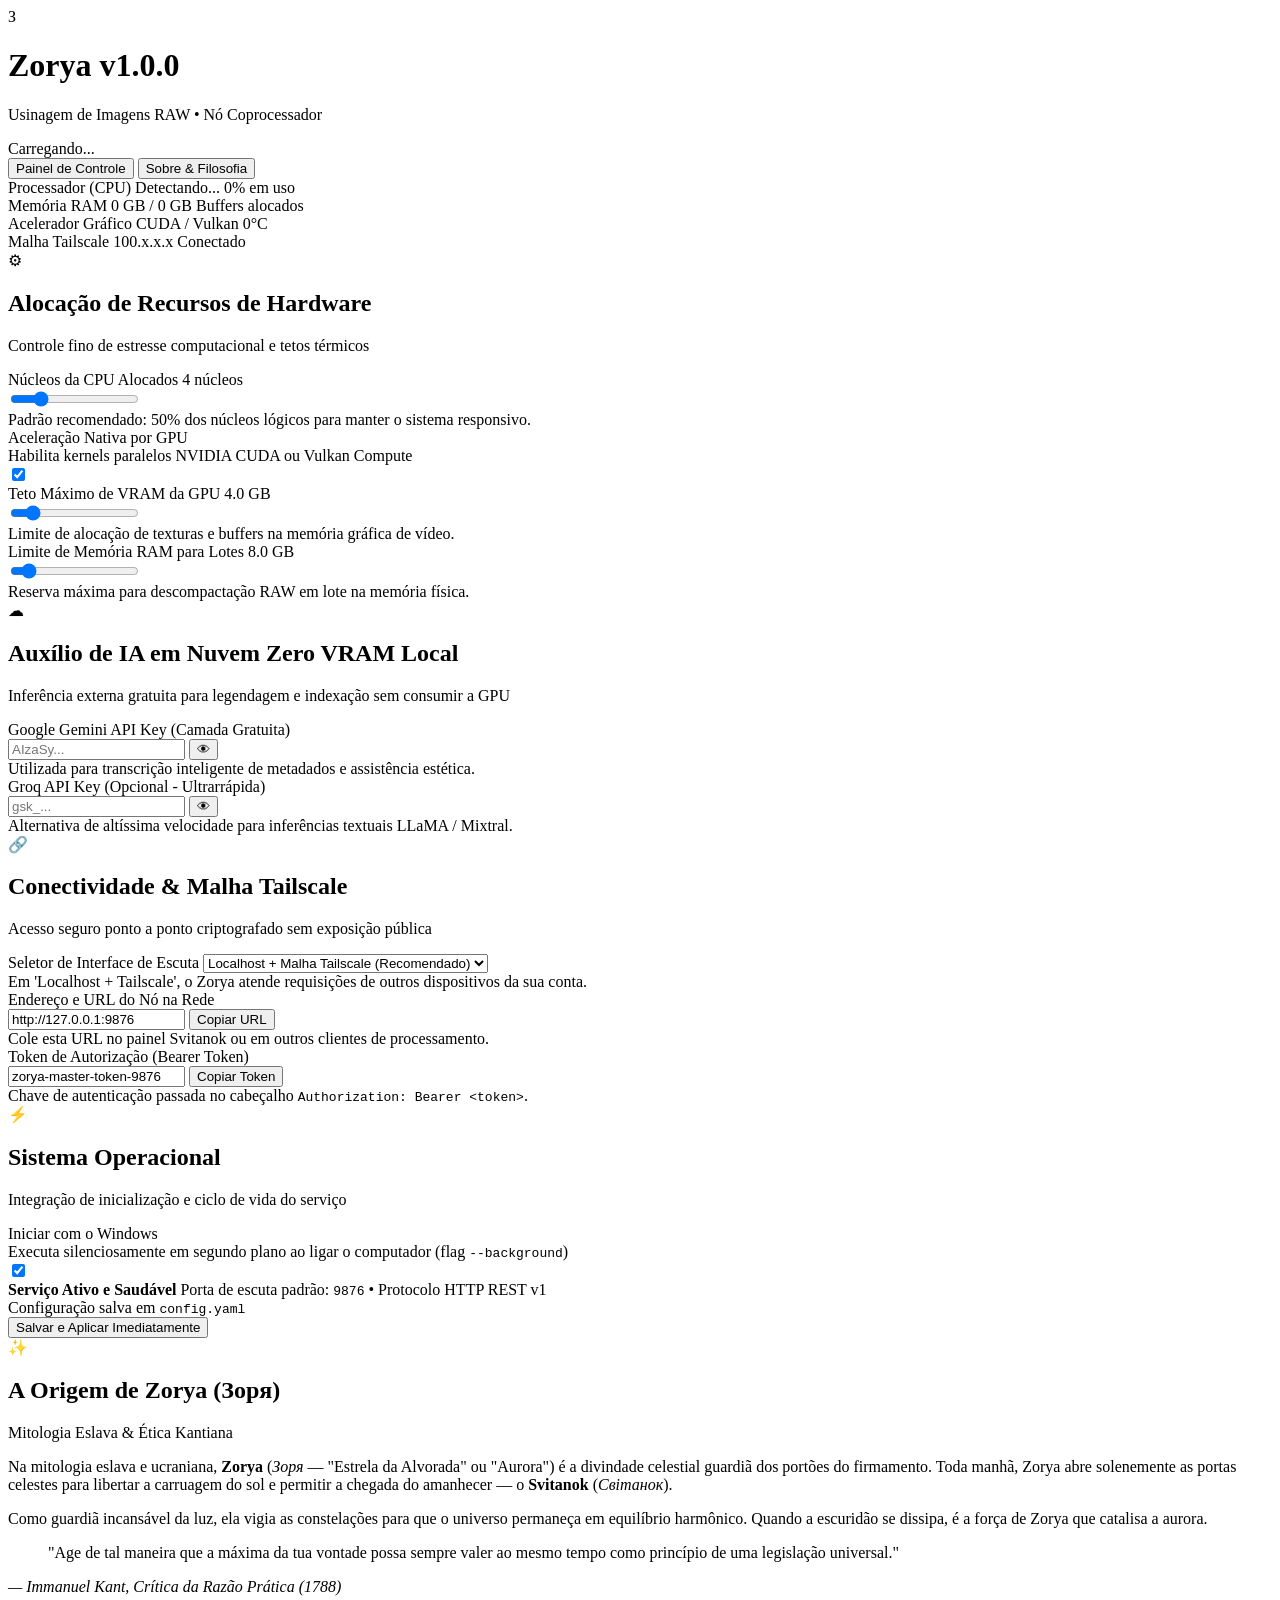
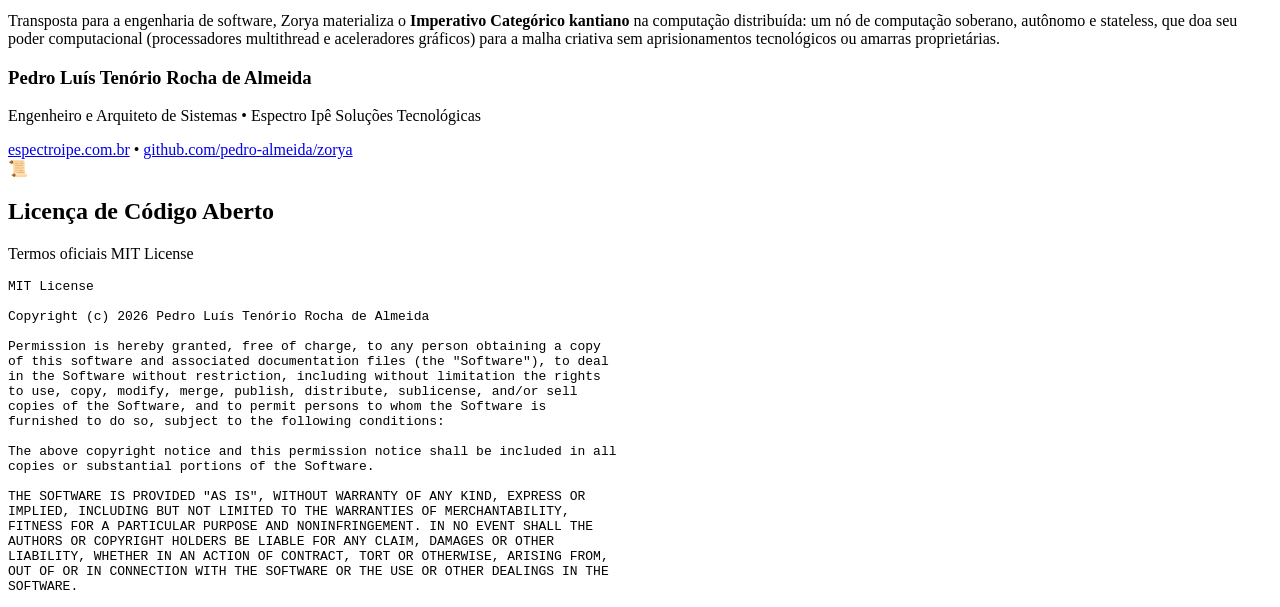
==== internal/server/ui/index.html @ 03107172 "feat(v1): launch zorya v1.0.0 with svitlo web ui, resource throttling, tailscale mesh and raw pipeli" ====
<!DOCTYPE html>
<html lang="pt-BR">
<head>
  <meta charset="UTF-8">
  <meta name="viewport" content="width=device-width, initial-scale=1.0">
  <title>Zorya (Зоря) — Coprocessador de Aceleração RAW</title>
  <link rel="preconnect" href="https://fonts.googleapis.com">
  <link rel="preconnect" href="https://fonts.gstatic.com" crossorigin>
  <link href="https://fonts.googleapis.com/css2?family=Plus+Jakarta+Sans:wght@300;400;500;600;700;800&family=JetBrains+Mono:wght@400;500;600&display=swap" rel="stylesheet">
  <link rel="stylesheet" href="/ui/style.css">
</head>
<body>
  <div class="app-layout">
    <!-- Top Header -->
    <header class="top-nav">
      <div class="nav-brand">
        <div class="brand-symbol">З</div>
        <div class="brand-text">
          <h1>Zorya <span class="version-tag">v1.0.0</span></h1>
          <p class="tagline">Usinagem de Imagens RAW &bull; Nó Coprocessador</p>
        </div>
      </div>

      <div class="nav-controls">
        <div class="status-pill" id="status-pill">
          <span class="status-dot"></span>
          <span id="status-label">Carregando...</span>
        </div>
        <nav class="nav-tabs">
          <button class="tab-btn active" data-tab="config">Painel de Controle</button>
          <button class="tab-btn" data-tab="about">Sobre & Filosofia</button>
        </nav>
      </div>
    </header>

    <!-- Main Container -->
    <main class="content-container">

      <!-- TAB 1: PAINEL DE CONTROLE -->
      <section id="tab-config" class="tab-content active">

        <!-- Live Telemetry Banner -->
        <div class="telemetry-bar">
          <div class="tele-item">
            <span class="tele-label">Processador (CPU)</span>
            <span class="tele-val" id="tele-cpu-model">Detectando...</span>
            <span class="tele-sub" id="tele-cpu-load">0% em uso</span>
          </div>
          <div class="tele-item">
            <span class="tele-label">Memória RAM</span>
            <span class="tele-val" id="tele-ram-stat">0 GB / 0 GB</span>
            <span class="tele-sub" id="tele-ram-sub">Buffers alocados</span>
          </div>
          <div class="tele-item">
            <span class="tele-label">Acelerador Gráfico</span>
            <span class="tele-val" id="tele-gpu-stat">CUDA / Vulkan</span>
            <span class="tele-sub" id="tele-gpu-temp">0&deg;C</span>
          </div>
          <div class="tele-item">
            <span class="tele-label">Malha Tailscale</span>
            <span class="tele-val" id="tele-ts-ip">100.x.x.x</span>
            <span class="tele-sub" id="tele-ts-status">Conectado</span>
          </div>
        </div>

        <form id="zorya-form" onsubmit="return false;">

          <div class="panels-grid">

            <!-- SEÇÃO 1: ALOCAÇÃO DE HARDWARE -->
            <div class="card-panel">
              <div class="panel-header">
                <div class="panel-icon">&#9881;</div>
                <div>
                  <h2>Alocação de Recursos de Hardware</h2>
                  <p>Controle fino de estresse computacional e tetos térmicos</p>
                </div>
              </div>

              <!-- Slider CPU -->
              <div class="form-group">
                <div class="label-row">
                  <label for="cpu_cores">Núcleos da CPU Alocados</label>
                  <span class="range-val" id="cpu_cores_val">4 núcleos</span>
                </div>
                <input type="range" id="cpu_cores" name="cpu_cores" min="1" max="16" value="4">
                <div class="field-hint">Padrão recomendado: 50% dos núcleos lógicos para manter o sistema responsivo.</div>
              </div>

              <!-- Switch GPU -->
              <div class="form-group">
                <div class="switch-row">
                  <div>
                    <label class="switch-title" for="gpu_enabled">Aceleração Nativa por GPU</label>
                    <div class="field-hint">Habilita kernels paralelos NVIDIA CUDA ou Vulkan Compute</div>
                  </div>
                  <label class="toggle-switch">
                    <input type="checkbox" id="gpu_enabled" name="gpu_enabled" checked>
                    <span class="slider round"></span>
                  </label>
                </div>
              </div>

              <!-- Slider VRAM -->
              <div class="form-group" id="vram-group">
                <div class="label-row">
                  <label for="vram_limit_gb">Teto Máximo de VRAM da GPU</label>
                  <span class="range-val" id="vram_limit_val">4.0 GB</span>
                </div>
                <input type="range" id="vram_limit_gb" name="vram_limit_gb" min="1.0" max="24.0" step="0.5" value="4.0">
                <div class="field-hint">Limite de alocação de texturas e buffers na memória gráfica de vídeo.</div>
              </div>

              <!-- Slider RAM -->
              <div class="form-group">
                <div class="label-row">
                  <label for="ram_limit_gb">Limite de Memória RAM para Lotes</label>
                  <span class="range-val" id="ram_limit_val">8.0 GB</span>
                </div>
                <input type="range" id="ram_limit_gb" name="ram_limit_gb" min="2.0" max="64.0" step="1.0" value="8.0">
                <div class="field-hint">Reserva máxima para descompactação RAW em lote na memória física.</div>
              </div>
            </div>

            <!-- SEÇÃO 2: AUXÍLIO DE IA EM NUVEM -->
            <div class="card-panel">
              <div class="panel-header">
                <div class="panel-icon">&#9729;</div>
                <div>
                  <h2>Auxílio de IA em Nuvem <span class="badge-accent">Zero VRAM Local</span></h2>
                  <p>Inferência externa gratuita para legendagem e indexação sem consumir a GPU</p>
                </div>
              </div>

              <div class="form-group">
                <label for="gemini_api_key">Google Gemini API Key (Camada Gratuita)</label>
                <div class="input-with-action">
                  <input type="password" id="gemini_api_key" name="gemini_api_key" placeholder="AIzaSy..." autocomplete="off">
                  <button type="button" class="btn-icon reveal-btn" data-target="gemini_api_key" title="Mostrar/Ocultar">&#128065;</button>
                </div>
                <div class="field-hint">Utilizada para transcrição inteligente de metadados e assistência estética.</div>
              </div>

              <div class="form-group">
                <label for="groq_api_key">Groq API Key (Opcional - Ultrarrápida)</label>
                <div class="input-with-action">
                  <input type="password" id="groq_api_key" name="groq_api_key" placeholder="gsk_..." autocomplete="off">
                  <button type="button" class="btn-icon reveal-btn" data-target="groq_api_key" title="Mostrar/Ocultar">&#128065;</button>
                </div>
                <div class="field-hint">Alternativa de altíssima velocidade para inferências textuais LLaMA / Mixtral.</div>
              </div>
            </div>

            <!-- SEÇÃO 3: CONECTIVIDADE & TAILSCALE -->
            <div class="card-panel">
              <div class="panel-header">
                <div class="panel-icon">&#128279;</div>
                <div>
                  <h2>Conectividade & Malha Tailscale</h2>
                  <p>Acesso seguro ponto a ponto criptografado sem exposição pública</p>
                </div>
              </div>

              <div class="form-group">
                <label for="listen_mode">Seletor de Interface de Escuta</label>
                <select id="listen_mode" name="listen_mode">
                  <option value="tailscale_all">Localhost + Malha Tailscale (Recomendado)</option>
                  <option value="localhost">Apenas Localhost (127.0.0.1)</option>
                </select>
                <div class="field-hint">Em 'Localhost + Tailscale', o Zorya atende requisições de outros dispositivos da sua conta.</div>
              </div>

              <div class="form-group">
                <label>Endereço e URL do Nó na Rede</label>
                <div class="input-with-action">
                  <input type="text" id="node_url_display" readonly value="http://127.0.0.1:9876">
                  <button type="button" class="btn-secondary copy-btn" data-copy="node_url_display">Copiar URL</button>
                </div>
                <div class="field-hint">Cole esta URL no painel Svitanok ou em outros clientes de processamento.</div>
              </div>

              <div class="form-group">
                <label for="auth_token">Token de Autorização (Bearer Token)</label>
                <div class="input-with-action">
                  <input type="text" id="auth_token" name="auth_token" value="zorya-master-token-9876">
                  <button type="button" class="btn-secondary copy-btn" data-copy="auth_token">Copiar Token</button>
                </div>
                <div class="field-hint">Chave de autenticação passada no cabeçalho <code>Authorization: Bearer &lt;token&gt;</code>.</div>
              </div>
            </div>

            <!-- SEÇÃO 4: SISTEMA OPERACIONAL -->
            <div class="card-panel">
              <div class="panel-header">
                <div class="panel-icon">&#9889;</div>
                <div>
                  <h2>Sistema Operacional</h2>
                  <p>Integração de inicialização e ciclo de vida do serviço</p>
                </div>
              </div>

              <div class="form-group">
                <div class="switch-row">
                  <div>
                    <label class="switch-title" for="autostart_windows">Iniciar com o Windows</label>
                    <div class="field-hint">Executa silenciosamente em segundo plano ao ligar o computador (flag <code>--background</code>)</div>
                  </div>
                  <label class="toggle-switch">
                    <input type="checkbox" id="autostart_windows" name="autostart_windows" checked>
                    <span class="slider round"></span>
                  </label>
                </div>
              </div>

              <div class="system-status-box">
                <div class="status-indicator-dot"></div>
                <div class="status-indicator-text">
                  <strong>Serviço Ativo e Saudável</strong>
                  <span>Porta de escuta padrão: <code>9876</code> &bull; Protocolo HTTP REST v1</span>
                </div>
              </div>
            </div>

          </div>

          <!-- Bottom Action Bar -->
          <div class="save-bar">
            <div class="save-meta">
              <span>Configuração salva em <code>config.yaml</code></span>
              <span id="save-status" class="save-toast"></span>
            </div>
            <button type="button" id="save-btn" class="btn-primary">
              <span class="btn-text">Salvar e Aplicar Imediatamente</span>
            </button>
          </div>

        </form>

      </section>

      <!-- TAB 2: SOBRE & FILOSOFIA -->
      <section id="tab-about" class="tab-content">
        <div class="about-grid">

          <div class="card-panel about-main">
            <div class="panel-header">
              <div class="panel-icon">&#10024;</div>
              <div>
                <h2>A Origem de Zorya (Зоря)</h2>
                <p>Mitologia Eslava & Ética Kantiana</p>
              </div>
            </div>

            <div class="about-text">
              <p>
                Na mitologia eslava e ucraniana, <strong>Zorya</strong> (<em>Зоря</em> — "Estrela da Alvorada" ou "Aurora") é a divindade celestial guardiã dos portões do firmamento. Toda manhã, Zorya abre solenemente as portas celestes para libertar a carruagem do sol e permitir a chegada do amanhecer — o <strong>Svitanok</strong> (<em>Світанок</em>).
              </p>
              <p>
                Como guardiã incansável da luz, ela vigia as constelações para que o universo permaneça em equilíbrio harmônico. Quando a escuridão se dissipa, é a força de Zorya que catalisa a aurora.
              </p>
              <div class="philosophical-quote">
                <blockquote>
                  "Age de tal maneira que a máxima da tua vontade possa sempre valer ao mesmo tempo como princípio de uma legislação universal."
                </blockquote>
                <cite>&mdash; Immanuel Kant, Crítica da Razão Prática (1788)</cite>
              </div>
              <p>
                Transposta para a engenharia de software, Zorya materializa o <strong>Imperativo Categórico kantiano</strong> na computação distribuída: um nó de computação soberano, autônomo e stateless, que doa seu poder computacional (processadores multithread e aceleradores gráficos) para a malha criativa sem aprisionamentos tecnológicos ou amarras proprietárias.
              </p>
            </div>

            <div class="author-box">
              <div class="author-details">
                <h3>Pedro Luís Tenório Rocha de Almeida</h3>
                <p>Engenheiro e Arquiteto de Sistemas &bull; Espectro Ipê Soluções Tecnológicas</p>
                <div class="author-links">
                  <a href="https://espectroipe.com.br" target="_blank" rel="noopener">espectroipe.com.br</a>
                  &bull;
                  <a href="https://github.com/pedro-almeida/zorya" target="_blank" rel="noopener">github.com/pedro-almeida/zorya</a>
                </div>
              </div>
            </div>
          </div>

          <div class="card-panel">
            <div class="panel-header">
              <div class="panel-icon">&#128220;</div>
              <div>
                <h2>Licença de Código Aberto</h2>
                <p>Termos oficiais MIT License</p>
              </div>
            </div>

            <div class="license-box">
<pre>MIT License

Copyright (c) 2026 Pedro Luís Tenório Rocha de Almeida

Permission is hereby granted, free of charge, to any person obtaining a copy
of this software and associated documentation files (the "Software"), to deal
in the Software without restriction, including without limitation the rights
to use, copy, modify, merge, publish, distribute, sublicense, and/or sell
copies of the Software, and to permit persons to whom the Software is
furnished to do so, subject to the following conditions:

The above copyright notice and this permission notice shall be included in all
copies or substantial portions of the Software.

THE SOFTWARE IS PROVIDED "AS IS", WITHOUT WARRANTY OF ANY KIND, EXPRESS OR
IMPLIED, INCLUDING BUT NOT LIMITED TO THE WARRANTIES OF MERCHANTABILITY,
FITNESS FOR A PARTICULAR PURPOSE AND NONINFRINGEMENT. IN NO EVENT SHALL THE
AUTHORS OR COPYRIGHT HOLDERS BE LIABLE FOR ANY CLAIM, DAMAGES OR OTHER
LIABILITY, WHETHER IN AN ACTION OF CONTRACT, TORT OR OTHERWISE, ARISING FROM,
OUT OF OR IN CONNECTION WITH THE SOFTWARE OR THE USE OR OTHER DEALINGS IN THE
SOFTWARE.</pre>
            </div>
          </div>

        </div>
      </section>

    </main>
  </div>

  <script src="/ui/app.js"></script>
</body>
</html>
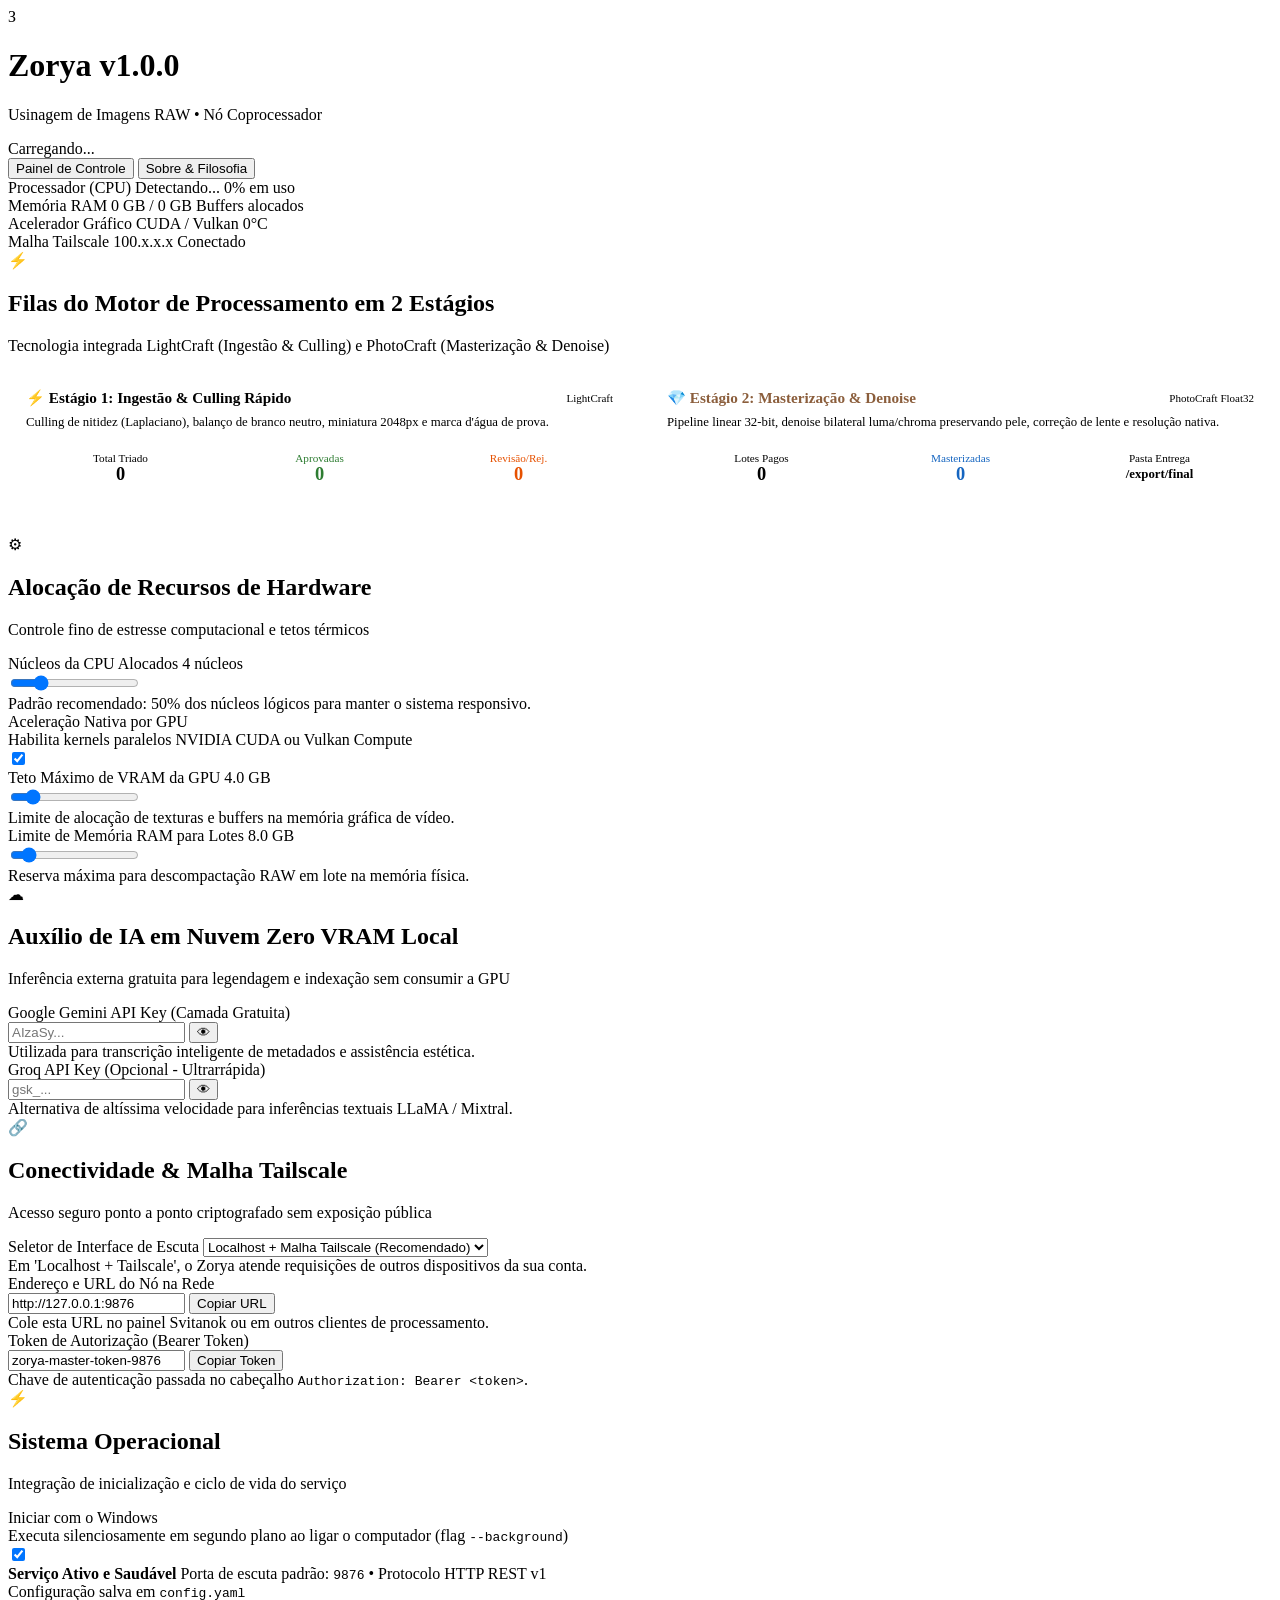
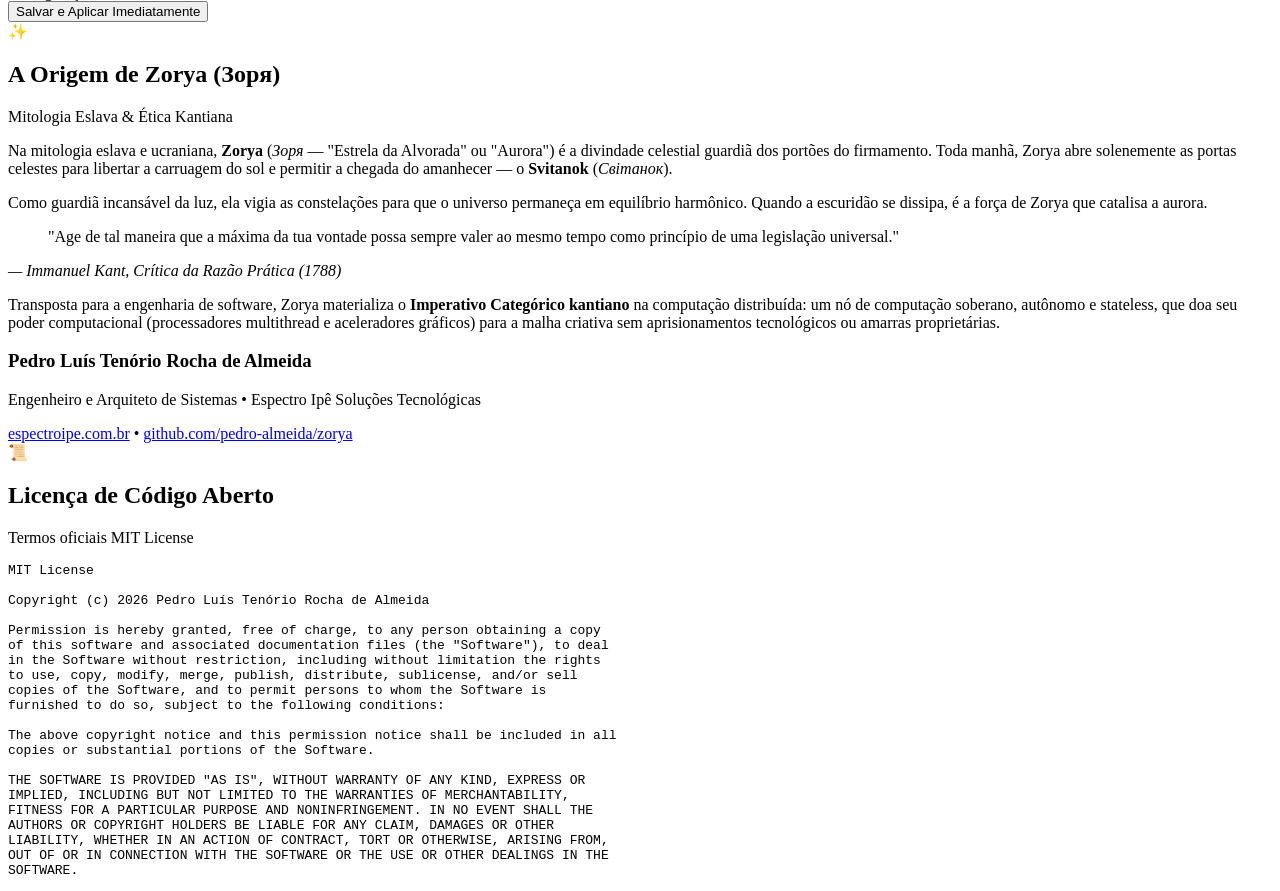
==== commit 858595ba: "feat(pipeline): add lightcraft raw ingest with culling and photocraft high-res denoise mastering" ====
--- a/internal/server/ui/index.html
+++ b/internal/server/ui/index.html
@@ -63,6 +63,65 @@
           </div>
         </div>
 
+        <!-- SEÇÃO DAS DUAS FILAS DO MOTOR DE PROCESSAMENTO (LightCraft & PhotoCraft) -->
+        <div class="card-panel" style="margin-bottom: 24px;">
+          <div class="panel-header">
+            <div class="panel-icon">&#9889;</div>
+            <div>
+              <h2>Filas do Motor de Processamento em 2 Estágios</h2>
+              <p>Tecnologia integrada LightCraft (Ingestão & Culling) e PhotoCraft (Masterização & Denoise)</p>
+            </div>
+          </div>
+
+          <div class="queues-grid" style="display: grid; grid-template-columns: repeat(auto-fit, minmax(280px, 1fr)); gap: 18px; margin-top: 14px;">
+            <!-- Fila 1 -->
+            <div class="queue-box" style="background: var(--bg-card-subtle); border: 1px solid var(--border-light); border-radius: var(--radius-sm); padding: 18px;">
+              <div style="display: flex; justify-content: space-between; align-items: center; margin-bottom: 8px;">
+                <h3 style="font-size: 0.95rem; font-weight: 700; margin: 0; color: var(--primary);">⚡ Estágio 1: Ingestão & Culling Rápido</h3>
+                <span class="badge-accent" id="queue1-status" style="font-size: 11px;">LightCraft</span>
+              </div>
+              <p style="font-size: 0.8rem; color: var(--text-muted); margin: 0 0 14px 0;">Culling de nitidez (Laplaciano), balanço de branco neutro, miniatura 2048px e marca d'água de prova.</p>
+              <div style="display: grid; grid-template-columns: repeat(3, 1fr); gap: 10px; text-align: center;">
+                <div style="background: var(--bg-canvas); padding: 8px; border-radius: var(--radius-sm); border: 1px solid var(--border-light);">
+                  <span style="display: block; font-size: 0.7rem; color: var(--text-muted);">Total Triado</span>
+                  <strong style="font-size: 1.15rem; color: var(--text-main);" id="q1-total">0</strong>
+                </div>
+                <div style="background: var(--bg-canvas); padding: 8px; border-radius: var(--radius-sm); border: 1px solid var(--border-light);">
+                  <span style="display: block; font-size: 0.7rem; color: #2E7D32;">Aprovadas</span>
+                  <strong style="font-size: 1.15rem; color: #2E7D32;" id="q1-approved">0</strong>
+                </div>
+                <div style="background: var(--bg-canvas); padding: 8px; border-radius: var(--radius-sm); border: 1px solid var(--border-light);">
+                  <span style="display: block; font-size: 0.7rem; color: #E65100;">Revisão/Rej.</span>
+                  <strong style="font-size: 1.15rem; color: #E65100;" id="q1-review">0</strong>
+                </div>
+              </div>
+            </div>
+
+            <!-- Fila 2 -->
+            <div class="queue-box" style="background: var(--bg-card-subtle); border: 1px solid var(--border-light); border-radius: var(--radius-sm); padding: 18px;">
+              <div style="display: flex; justify-content: space-between; align-items: center; margin-bottom: 8px;">
+                <h3 style="font-size: 0.95rem; font-weight: 700; margin: 0; color: #8B5E3C;">💎 Estágio 2: Masterização & Denoise</h3>
+                <span class="badge-accent" id="queue2-status" style="font-size: 11px;">PhotoCraft Float32</span>
+              </div>
+              <p style="font-size: 0.8rem; color: var(--text-muted); margin: 0 0 14px 0;">Pipeline linear 32-bit, denoise bilateral luma/chroma preservando pele, correção de lente e resolução nativa.</p>
+              <div style="display: grid; grid-template-columns: repeat(3, 1fr); gap: 10px; text-align: center;">
+                <div style="background: var(--bg-canvas); padding: 8px; border-radius: var(--radius-sm); border: 1px solid var(--border-light);">
+                  <span style="display: block; font-size: 0.7rem; color: var(--text-muted);">Lotes Pagos</span>
+                  <strong style="font-size: 1.15rem; color: var(--text-main);" id="q2-jobs">0</strong>
+                </div>
+                <div style="background: var(--bg-canvas); padding: 8px; border-radius: var(--radius-sm); border: 1px solid var(--border-light);">
+                  <span style="display: block; font-size: 0.7rem; color: #1565C0;">Masterizadas</span>
+                  <strong style="font-size: 1.15rem; color: #1565C0;" id="q2-mastered">0</strong>
+                </div>
+                <div style="background: var(--bg-canvas); padding: 8px; border-radius: var(--radius-sm); border: 1px solid var(--border-light);">
+                  <span style="display: block; font-size: 0.7rem; color: var(--text-muted);">Pasta Entrega</span>
+                  <strong style="font-size: 0.8rem; color: var(--text-main); word-break: break-all;" id="q2-dest">/export/final</strong>
+                </div>
+              </div>
+            </div>
+          </div>
+        </div>
+
         <form id="zorya-form" onsubmit="return false;">
 
           <div class="panels-grid">
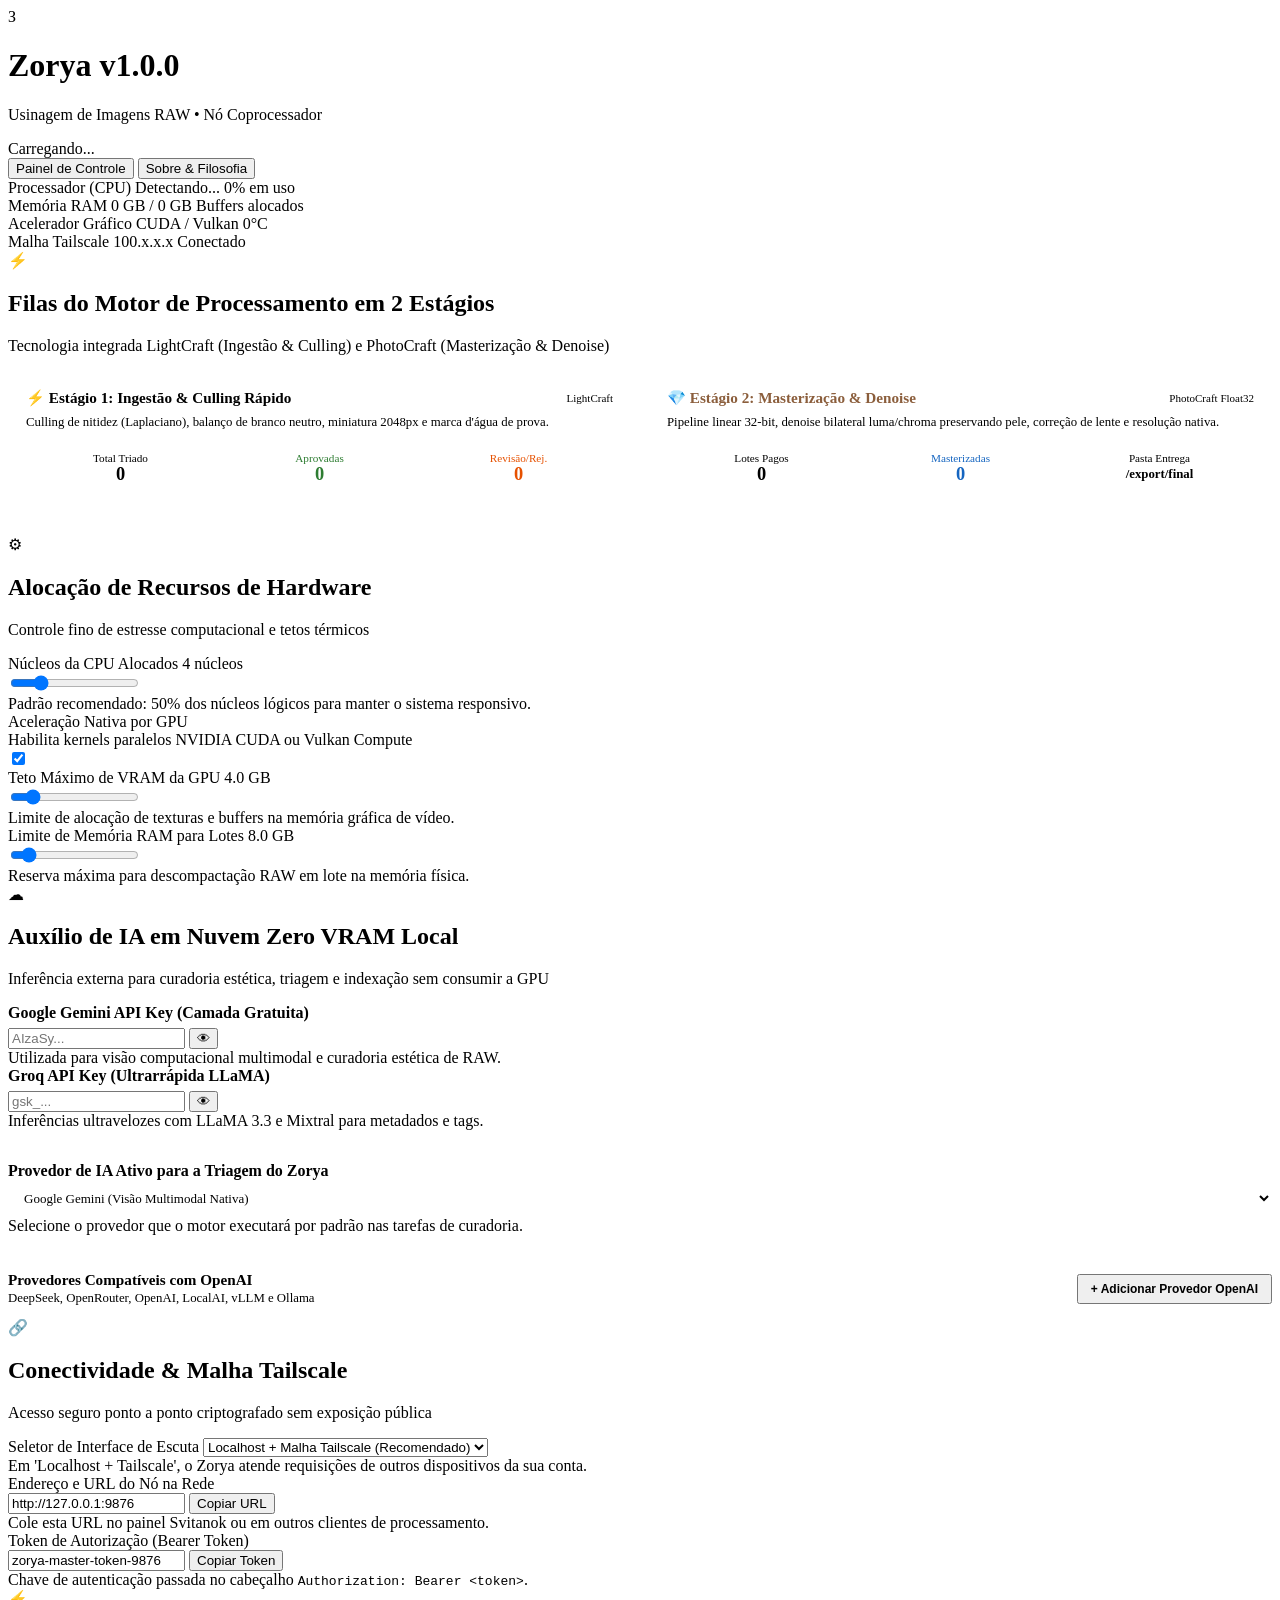
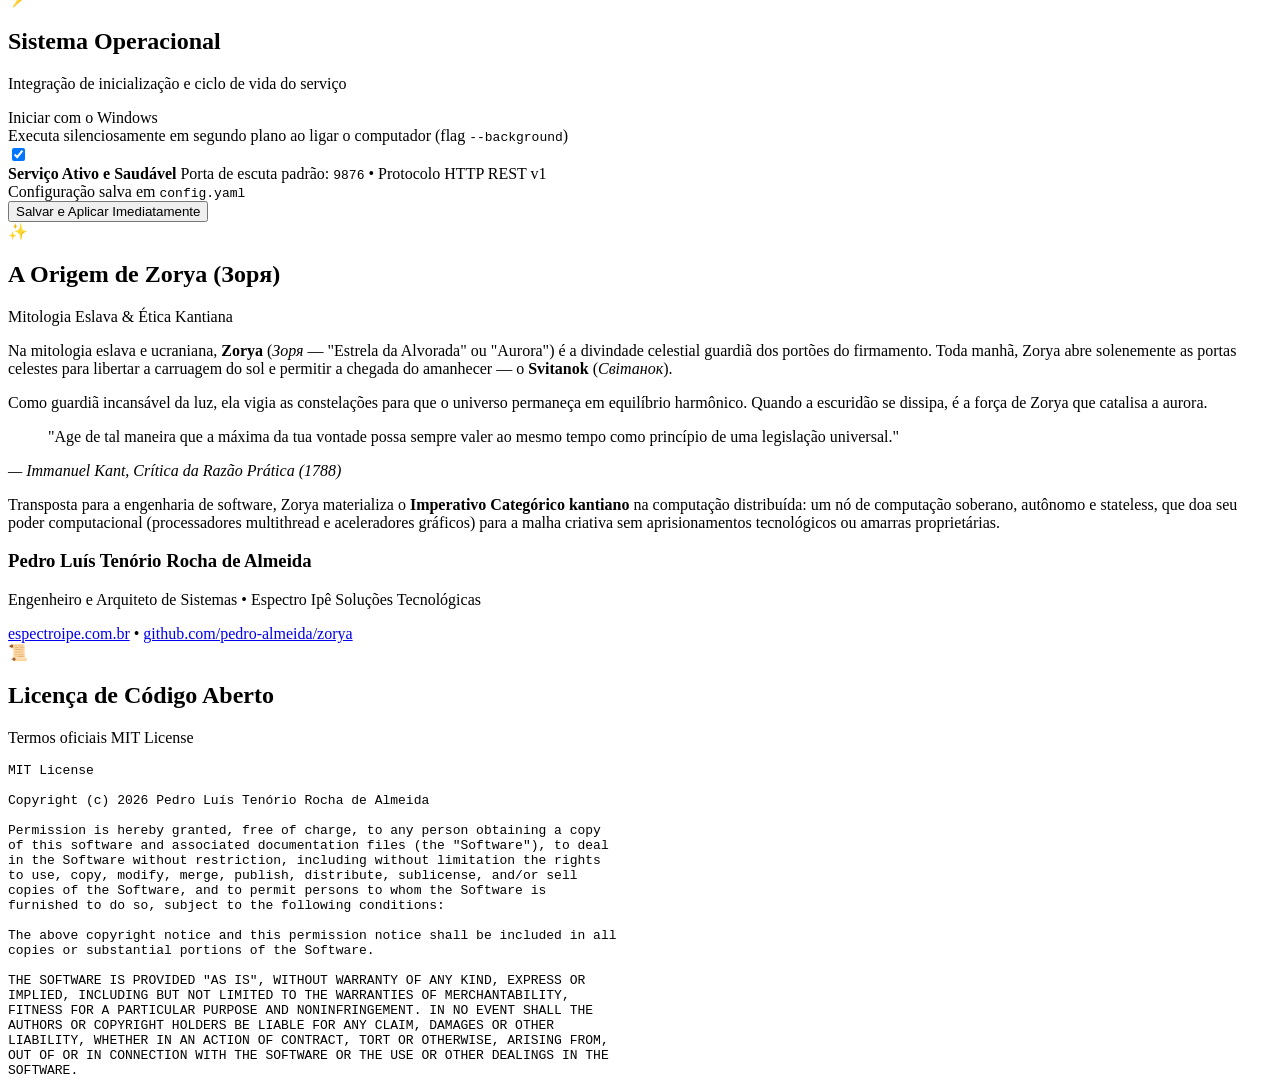
==== commit 85fc6970: "feat(ai): multi-provider openai compatibility and persistent key management" ====
--- a/internal/server/ui/index.html
+++ b/internal/server/ui/index.html
@@ -187,26 +187,59 @@
                 <div class="panel-icon">&#9729;</div>
                 <div>
                   <h2>Auxílio de IA em Nuvem <span class="badge-accent">Zero VRAM Local</span></h2>
-                  <p>Inferência externa gratuita para legendagem e indexação sem consumir a GPU</p>
-                </div>
-              </div>
-
-              <div class="form-group">
-                <label for="gemini_api_key">Google Gemini API Key (Camada Gratuita)</label>
+                  <p>Inferência externa para curadoria estética, triagem e indexação sem consumir a GPU</p>
+                </div>
+              </div>
+
+              <!-- Gemini API Key -->
+              <div class="form-group">
+                <div style="display: flex; justify-content: space-between; align-items: center; margin-bottom: 6px;">
+                  <label for="gemini_api_key" style="margin: 0; font-weight: 600;">Google Gemini API Key (Camada Gratuita)</label>
+                  <span id="gemini_status_badge" class="ai-key-badge" style="display: none;"></span>
+                </div>
                 <div class="input-with-action">
                   <input type="password" id="gemini_api_key" name="gemini_api_key" placeholder="AIzaSy..." autocomplete="off">
                   <button type="button" class="btn-icon reveal-btn" data-target="gemini_api_key" title="Mostrar/Ocultar">&#128065;</button>
                 </div>
-                <div class="field-hint">Utilizada para transcrição inteligente de metadados e assistência estética.</div>
-              </div>
-
-              <div class="form-group">
-                <label for="groq_api_key">Groq API Key (Opcional - Ultrarrápida)</label>
+                <div class="field-hint">Utilizada para visão computacional multimodal e curadoria estética de RAW.</div>
+              </div>
+
+              <!-- Groq API Key -->
+              <div class="form-group">
+                <div style="display: flex; justify-content: space-between; align-items: center; margin-bottom: 6px;">
+                  <label for="groq_api_key" style="margin: 0; font-weight: 600;">Groq API Key (Ultrarrápida LLaMA)</label>
+                  <span id="groq_status_badge" class="ai-key-badge" style="display: none;"></span>
+                </div>
                 <div class="input-with-action">
                   <input type="password" id="groq_api_key" name="groq_api_key" placeholder="gsk_..." autocomplete="off">
                   <button type="button" class="btn-icon reveal-btn" data-target="groq_api_key" title="Mostrar/Ocultar">&#128065;</button>
                 </div>
-                <div class="field-hint">Alternativa de altíssima velocidade para inferências textuais LLaMA / Mixtral.</div>
+                <div class="field-hint">Inferências ultravelozes com LLaMA 3.3 e Mixtral para metadados e tags.</div>
+              </div>
+
+              <!-- Seletor de Provedor Ativo para Triagem -->
+              <div class="form-group" style="margin-top: 18px; padding-top: 14px; border-top: 1px solid var(--border-light);">
+                <label for="active_ai_provider" style="font-weight: 600;">Provedor de IA Ativo para a Triagem do Zorya</label>
+                <select id="active_ai_provider" name="active_ai_provider" style="width: 100%; padding: 10px 12px; border-radius: var(--radius-sm); border: 1px solid var(--border-light); background: var(--bg-card); font-family: inherit; font-size: 13px;">
+                  <option value="gemini">Google Gemini (Visão Multimodal Nativa)</option>
+                  <option value="groq">Groq (LLaMA / Mixtral)</option>
+                </select>
+                <div class="field-hint">Selecione o provedor que o motor executará por padrão nas tarefas de curadoria.</div>
+              </div>
+
+              <!-- Provedores Compatíveis com OpenAI (DeepSeek, OpenRouter, etc.) -->
+              <div class="form-group" style="margin-top: 20px; padding-top: 16px; border-top: 1px dashed var(--border-light);">
+                <div style="display: flex; justify-content: space-between; align-items: center; margin-bottom: 12px;">
+                  <div>
+                    <h3 style="font-size: 0.95rem; font-weight: 700; margin: 0; color: var(--text-main);">Provedores Compatíveis com OpenAI</h3>
+                    <p style="font-size: 0.8rem; color: var(--text-muted); margin: 2px 0 0 0;">DeepSeek, OpenRouter, OpenAI, LocalAI, vLLM e Ollama</p>
+                  </div>
+                  <button type="button" id="btn-add-provider" class="btn-secondary" style="font-size: 12px; padding: 6px 12px; font-weight: 600;">+ Adicionar Provedor OpenAI</button>
+                </div>
+
+                <div id="custom-providers-list" style="display: flex; flex-direction: column; gap: 14px;">
+                  <!-- Injetado dinamicamente via app.js -->
+                </div>
               </div>
             </div>
 
